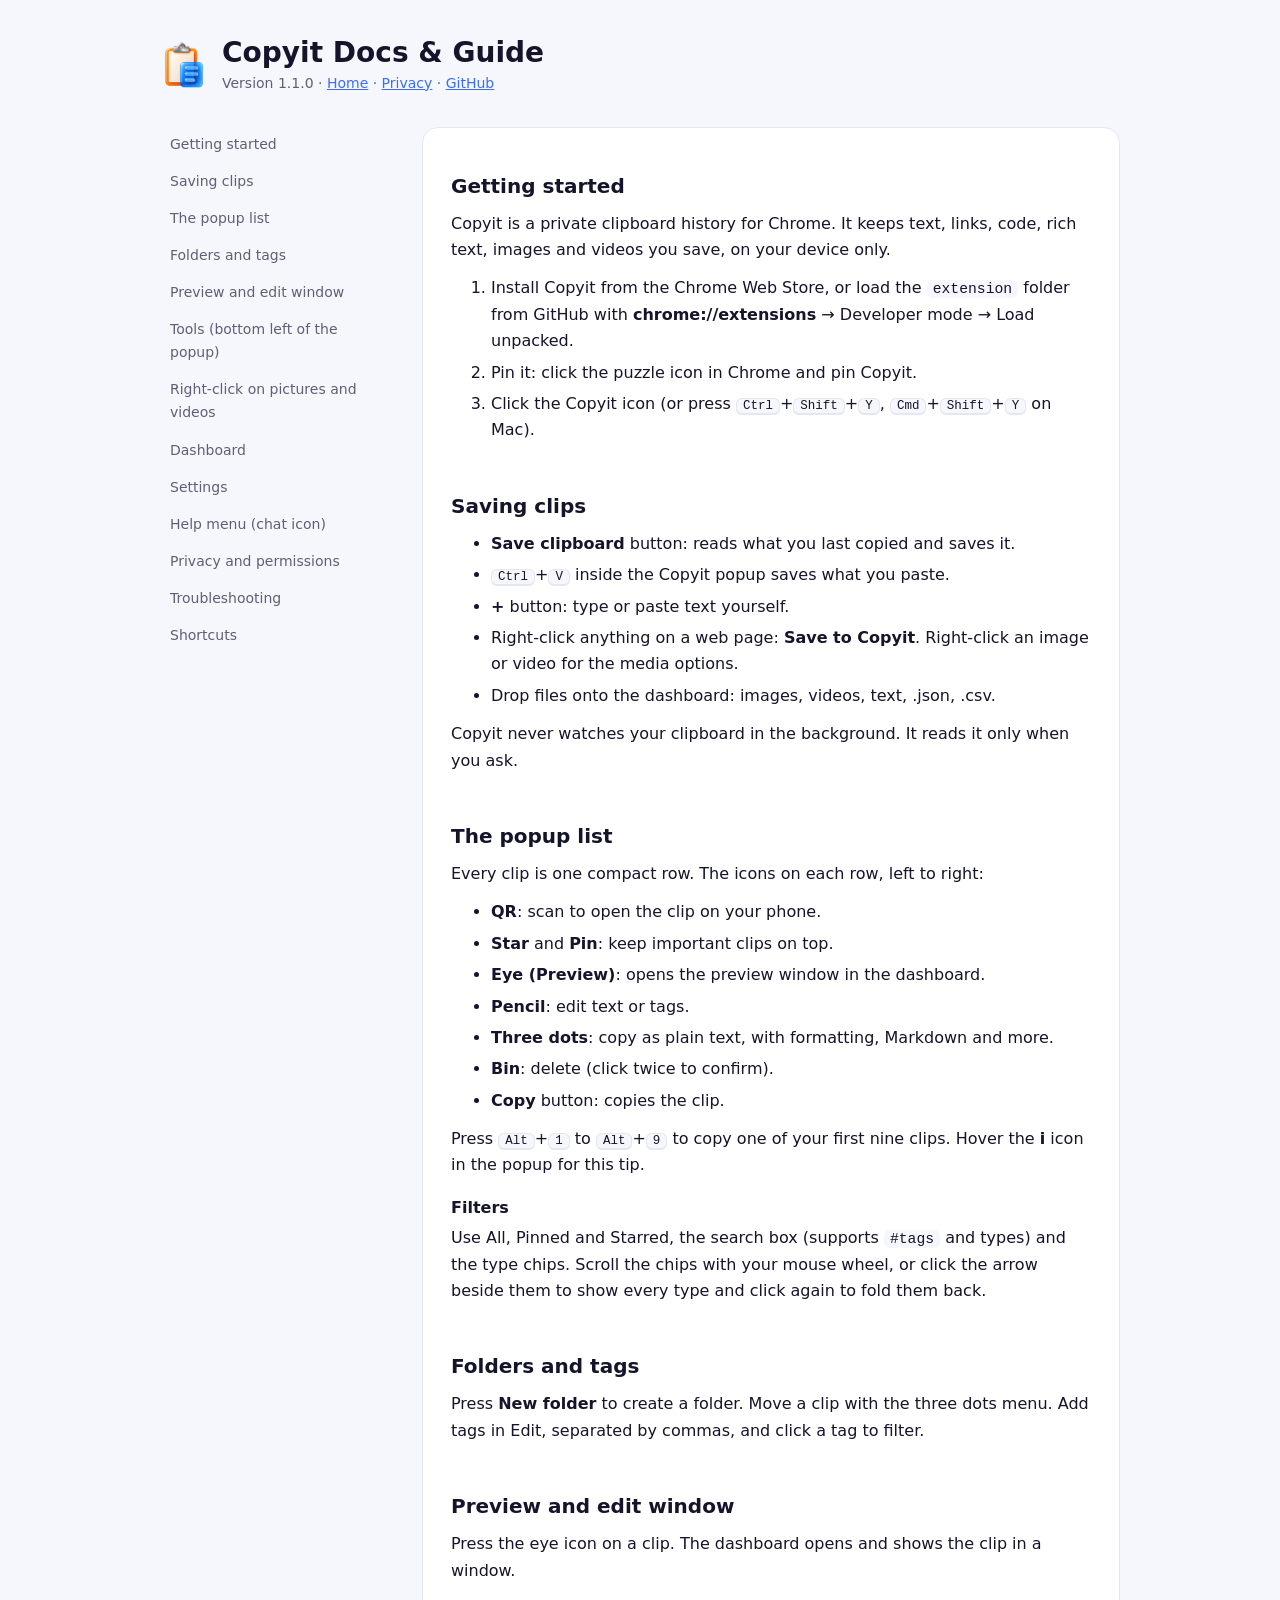
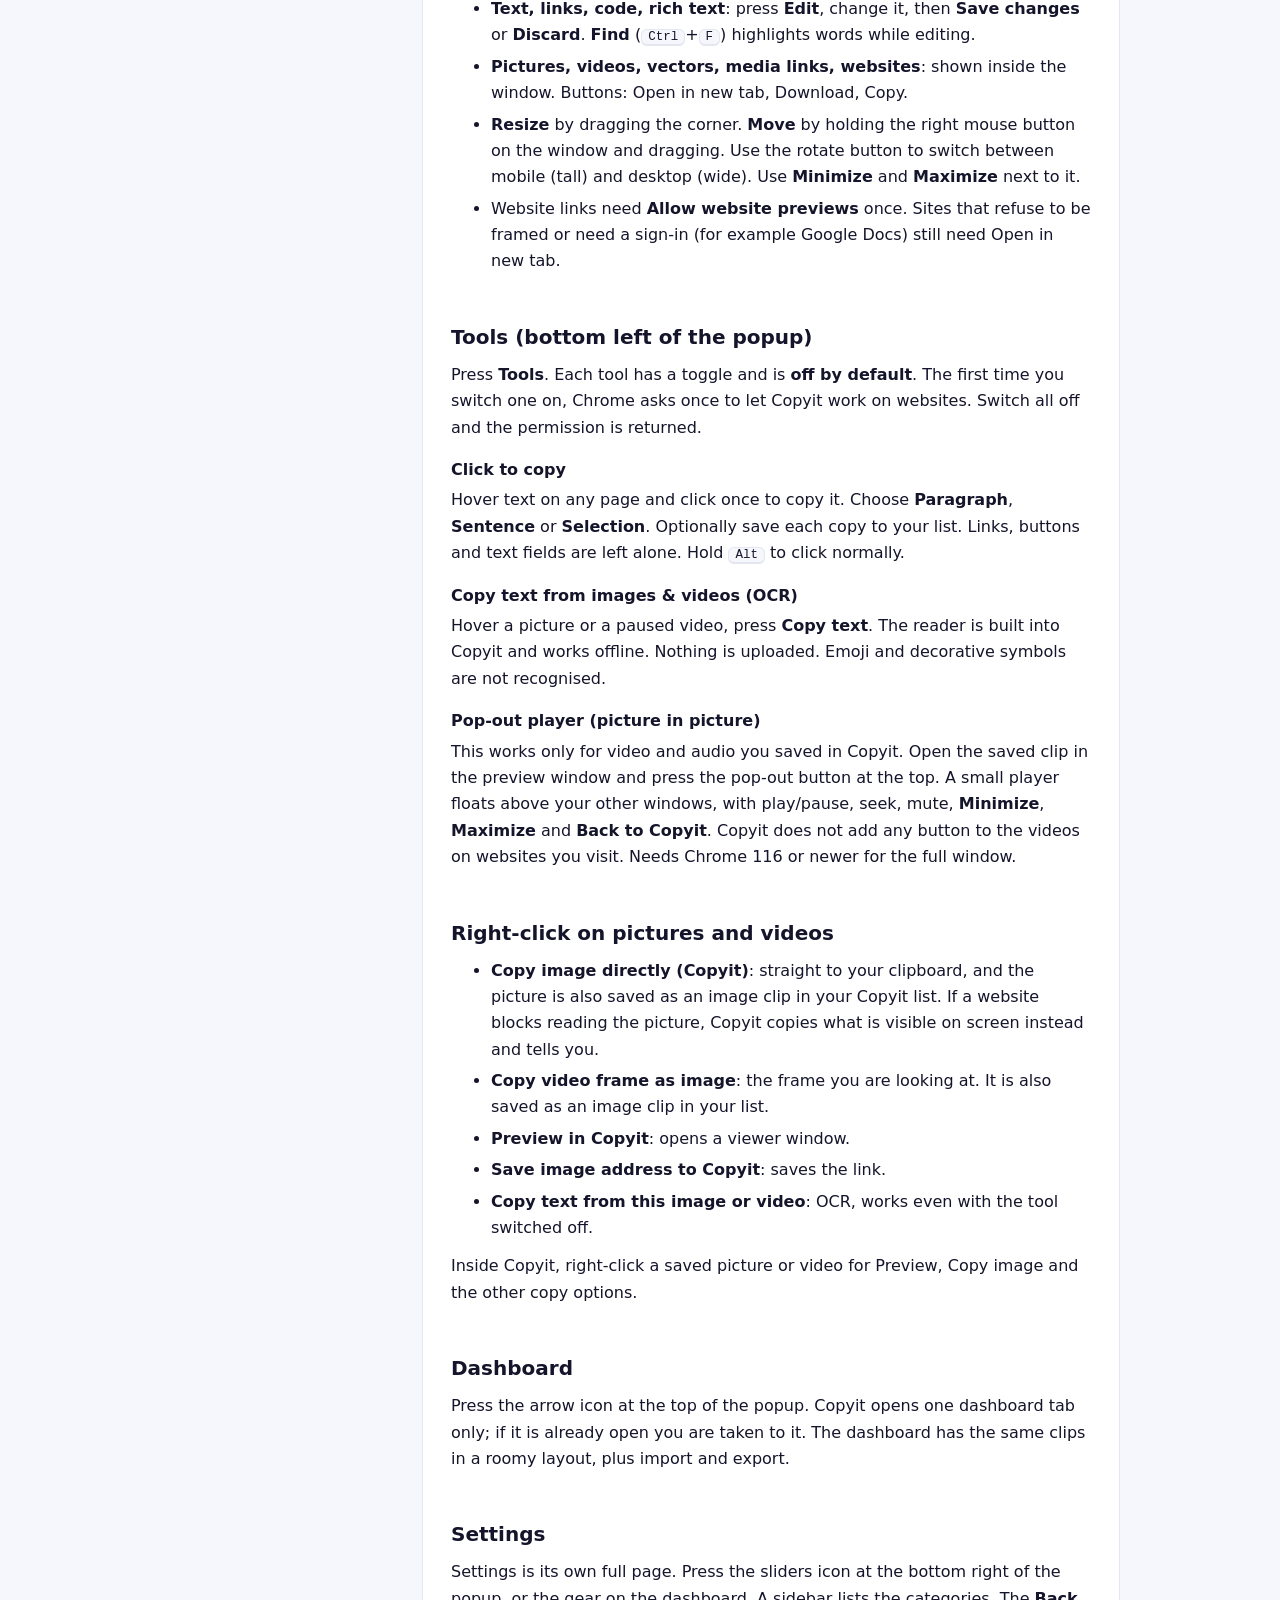
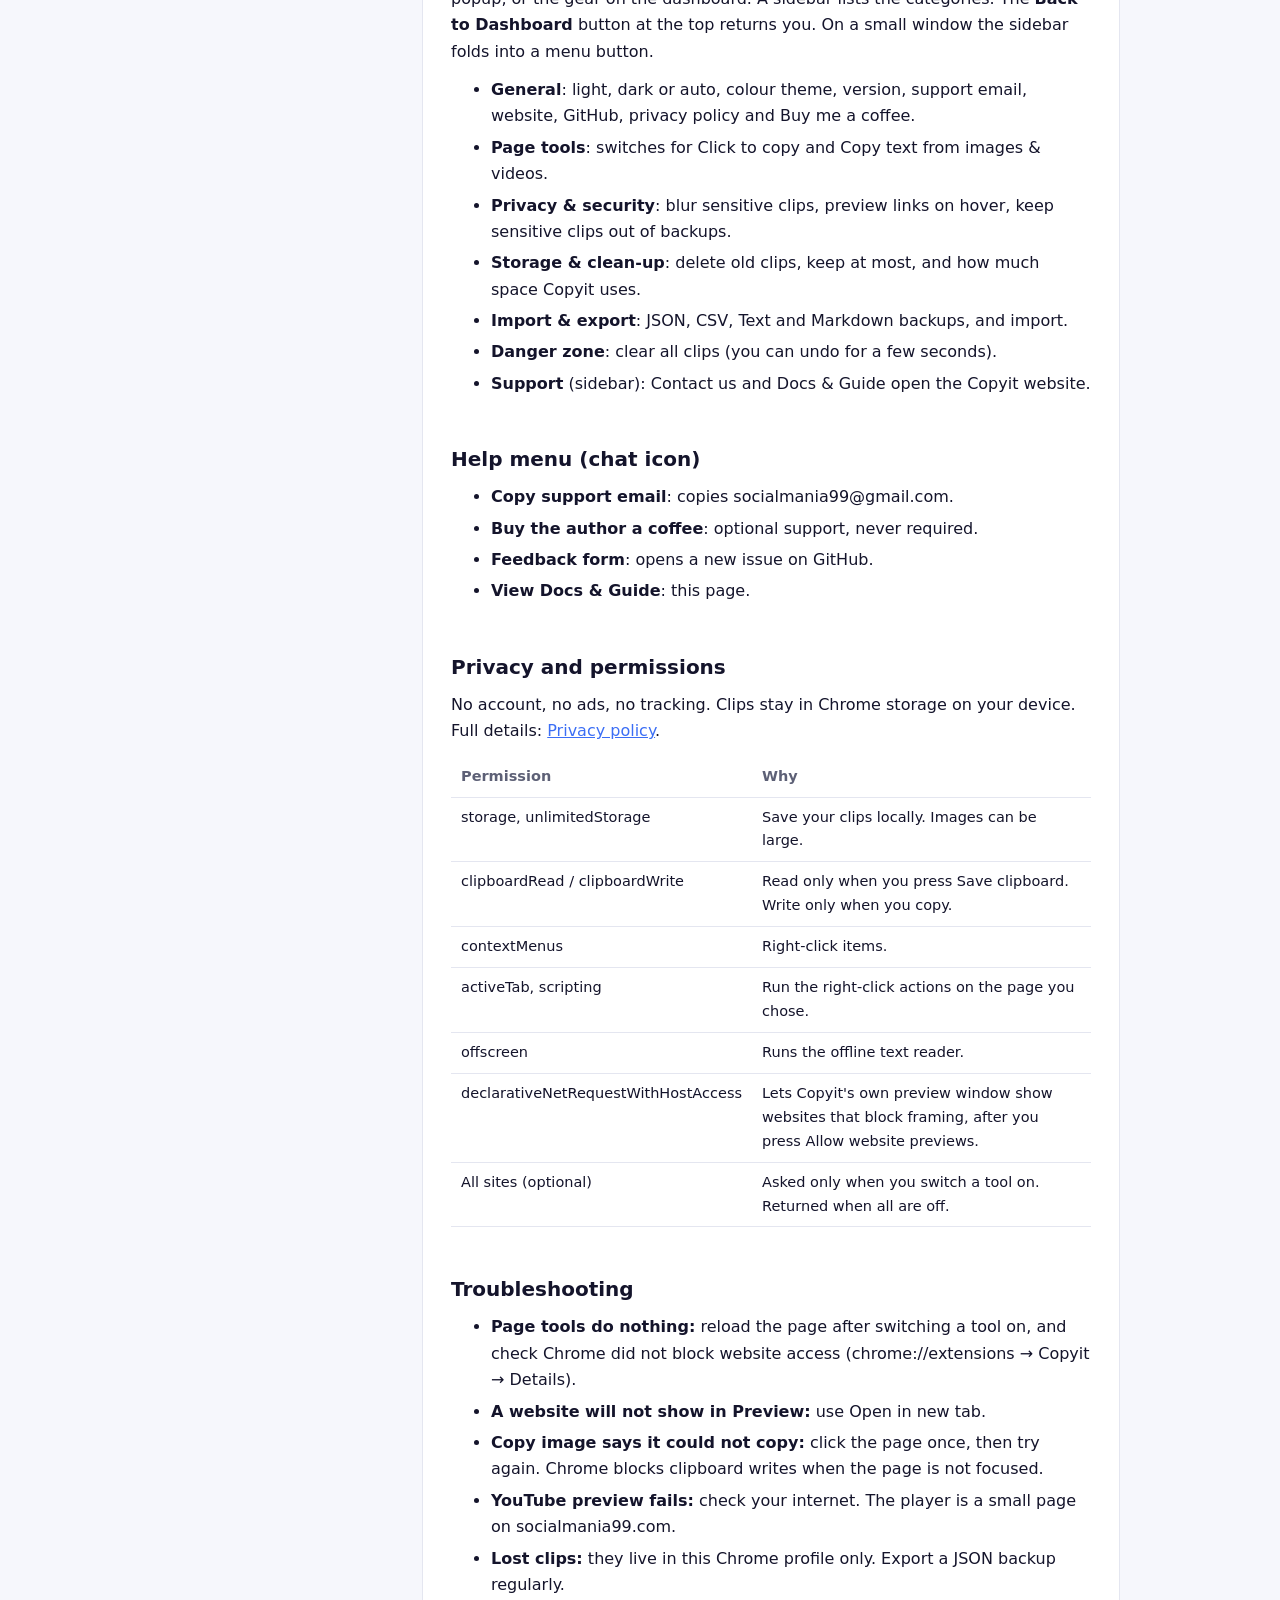
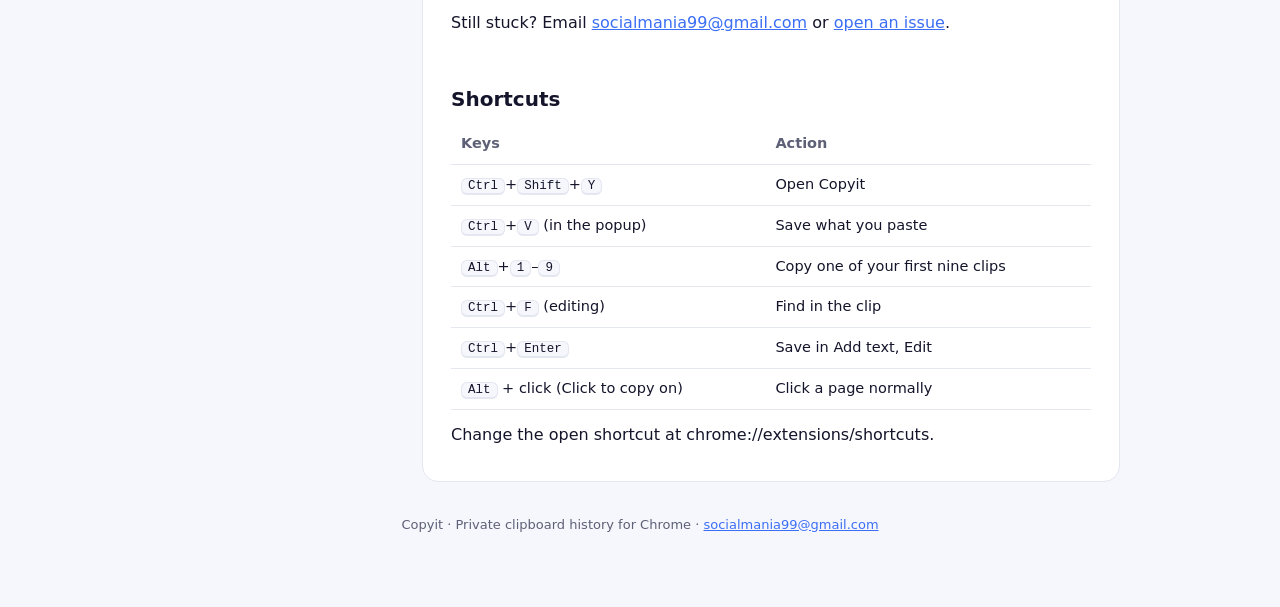
==== docs/docs.html @ 6bc29546 "Add files via upload" ====
<!doctype html>
<html lang="en"><head><meta charset="utf-8"><meta name="viewport" content="width=device-width,initial-scale=1">
<title>Copyit Docs &amp; Guide</title>
<meta name="description" content="Complete guide to Copyit, the private clipboard history extension for Chrome.">
<link rel="icon" href="favicon-32.png">
<style>
:root{--bg:#f6f7fc;--card:#fff;--ink:#14142b;--muted:#5d6076;--line:#e4e6f0;--accent:#3b6ef5}
@media (prefers-color-scheme:dark){:root{--bg:#0f1020;--card:#181a30;--ink:#f1f2fa;--muted:#a3a7c2;--line:#2a2d4a;--accent:#7f9cff}}
*{box-sizing:border-box}html{scroll-behavior:smooth}
body{margin:0;background:var(--bg);color:var(--ink);font:16px/1.65 Inter,"Segoe UI",system-ui,-apple-system,sans-serif}
.wrap{max-width:1000px;margin:0 auto;padding:36px 20px 72px;display:grid;grid-template-columns:230px minmax(0,1fr);gap:32px}
header{grid-column:1/-1;display:flex;align-items:center;gap:14px}
header img{width:48px;height:48px;border-radius:12px}
h1{font-size:28px;margin:0;line-height:1.2}header p{margin:2px 0 0;color:var(--muted);font-size:14px}
nav{position:sticky;top:20px;align-self:start;display:flex;flex-direction:column;gap:2px;font-size:14px}
nav a{padding:6px 10px;border-radius:8px;color:var(--muted);text-decoration:none}nav a:hover{background:var(--card);color:var(--accent)}
main{background:var(--card);border:1px solid var(--line);border-radius:16px;padding:8px 28px 20px}
section{padding-top:12px;scroll-margin-top:16px}
h2{font-size:20px;margin:22px 0 8px}h3{font-size:16px;margin:16px 0 4px}
p,ul,ol{margin:0 0 12px}li{margin-bottom:5px}a{color:var(--accent)}
kbd{background:var(--bg);border:1px solid var(--line);border-bottom-width:2px;border-radius:6px;padding:0 6px;font:12.5px ui-monospace,Consolas,monospace}
code{background:var(--bg);border-radius:6px;padding:1px 6px;font-size:.92em}
table{border-collapse:collapse;width:100%;font-size:14.5px;margin-bottom:12px}th,td{text-align:left;padding:8px 10px;border-bottom:1px solid var(--line);vertical-align:top}th{color:var(--muted);font-weight:600}
footer{grid-column:1/-1;text-align:center;color:var(--muted);font-size:13px}
@media(max-width:760px){.wrap{grid-template-columns:1fr}nav{position:static;flex-direction:row;flex-wrap:wrap}main{padding:4px 16px 16px}}
</style></head><body><div class="wrap">
<header><img src="logo.png" alt=""><div><h1>Copyit Docs &amp; Guide</h1><p>Version 1.1.0 &middot; <a href="./">Home</a> &middot; <a href="privacy.html">Privacy</a> &middot; <a href="https://github.com/Socialmania99/Copyit">GitHub</a></p></div></header>
<nav aria-label="Contents"><a href="#start">Getting started</a><a href="#save">Saving clips</a><a href="#list">The popup list</a><a href="#folders">Folders and tags</a><a href="#preview">Preview and edit window</a><a href="#tools">Tools (bottom left of the popup)</a><a href="#rightclick">Right-click on pictures and videos</a><a href="#dash">Dashboard</a><a href="#settings">Settings</a><a href="#help">Help menu (chat icon)</a><a href="#privacy">Privacy and permissions</a><a href="#trouble">Troubleshooting</a><a href="#keys">Shortcuts</a></nav>
<main><section id="start"><h2>Getting started</h2><p>Copyit is a private clipboard history for Chrome. It keeps text, links, code, rich text, images and videos you save, on your device only.</p>
<ol><li>Install Copyit from the Chrome Web Store, or load the <code>extension</code> folder from GitHub with <b>chrome://extensions</b> &rarr; Developer mode &rarr; Load unpacked.</li>
<li>Pin it: click the puzzle icon in Chrome and pin Copyit.</li>
<li>Click the Copyit icon (or press <kbd>Ctrl</kbd>+<kbd>Shift</kbd>+<kbd>Y</kbd>, <kbd>Cmd</kbd>+<kbd>Shift</kbd>+<kbd>Y</kbd> on Mac).</li></ol></section><section id="save"><h2>Saving clips</h2><ul><li><b>Save clipboard</b> button: reads what you last copied and saves it.</li>
<li><kbd>Ctrl</kbd>+<kbd>V</kbd> inside the Copyit popup saves what you paste.</li>
<li><b>+</b> button: type or paste text yourself.</li>
<li>Right-click anything on a web page: <b>Save to Copyit</b>. Right-click an image or video for the media options.</li>
<li>Drop files onto the dashboard: images, videos, text, .json, .csv.</li></ul>
<p>Copyit never watches your clipboard in the background. It reads it only when you ask.</p></section><section id="list"><h2>The popup list</h2><p>Every clip is one compact row. The icons on each row, left to right:</p>
<ul><li><b>QR</b>: scan to open the clip on your phone.</li><li><b>Star</b> and <b>Pin</b>: keep important clips on top.</li>
<li><b>Eye (Preview)</b>: opens the preview window in the dashboard.</li><li><b>Pencil</b>: edit text or tags.</li>
<li><b>Three dots</b>: copy as plain text, with formatting, Markdown and more.</li><li><b>Bin</b>: delete (click twice to confirm).</li>
<li><b>Copy</b> button: copies the clip.</li></ul>
<p>Press <kbd>Alt</kbd>+<kbd>1</kbd> to <kbd>Alt</kbd>+<kbd>9</kbd> to copy one of your first nine clips. Hover the <b>i</b> icon in the popup for this tip.</p>
<h3>Filters</h3>
<p>Use All, Pinned and Starred, the search box (supports <code>#tags</code> and types) and the type chips. Scroll the chips with your mouse wheel, or click the arrow beside them to show every type and click again to fold them back.</p></section><section id="folders"><h2>Folders and tags</h2><p>Press <b>New folder</b> to create a folder. Move a clip with the three dots menu. Add tags in Edit, separated by commas, and click a tag to filter.</p></section><section id="preview"><h2>Preview and edit window</h2><p>Press the eye icon on a clip. The dashboard opens and shows the clip in a window.</p>
<ul><li><b>Text, links, code, rich text</b>: press <b>Edit</b>, change it, then <b>Save changes</b> or <b>Discard</b>. <b>Find</b> (<kbd>Ctrl</kbd>+<kbd>F</kbd>) highlights words while editing.</li>
<li><b>Pictures, videos, vectors, media links, websites</b>: shown inside the window. Buttons: Open in new tab, Download, Copy.</li>
<li><b>Resize</b> by dragging the corner. <b>Move</b> by holding the right mouse button on the window and dragging. Use the rotate button to switch between mobile (tall) and desktop (wide). Use <b>Minimize</b> and <b>Maximize</b> next to it.</li>
<li>Website links need <b>Allow website previews</b> once. Sites that refuse to be framed or need a sign-in (for example Google Docs) still need Open in new tab.</li></ul></section><section id="tools"><h2>Tools (bottom left of the popup)</h2><p>Press <b>Tools</b>. Each tool has a toggle and is <b>off by default</b>. The first time you switch one on, Chrome asks once to let Copyit work on websites. Switch all off and the permission is returned.</p>
<h3>Click to copy</h3><p>Hover text on any page and click once to copy it. Choose <b>Paragraph</b>, <b>Sentence</b> or <b>Selection</b>. Optionally save each copy to your list. Links, buttons and text fields are left alone. Hold <kbd>Alt</kbd> to click normally.</p>
<h3>Copy text from images &amp; videos (OCR)</h3><p>Hover a picture or a paused video, press <b>Copy text</b>. The reader is built into Copyit and works offline. Nothing is uploaded. Emoji and decorative symbols are not recognised.</p>
<h3>Pop-out player (picture in picture)</h3><p>This works only for video and audio you saved in Copyit. Open the saved clip in the preview window and press the pop-out button at the top. A small player floats above your other windows, with play/pause, seek, mute, <b>Minimize</b>, <b>Maximize</b> and <b>Back to Copyit</b>. Copyit does not add any button to the videos on websites you visit. Needs Chrome 116 or newer for the full window.</p></section><section id="rightclick"><h2>Right-click on pictures and videos</h2><ul><li><b>Copy image directly (Copyit)</b>: straight to your clipboard, and the picture is also saved as an image clip in your Copyit list. If a website blocks reading the picture, Copyit copies what is visible on screen instead and tells you.</li>
<li><b>Copy video frame as image</b>: the frame you are looking at. It is also saved as an image clip in your list.</li>
<li><b>Preview in Copyit</b>: opens a viewer window.</li>
<li><b>Save image address to Copyit</b>: saves the link.</li>
<li><b>Copy text from this image or video</b>: OCR, works even with the tool switched off.</li></ul>
<p>Inside Copyit, right-click a saved picture or video for Preview, Copy image and the other copy options.</p></section><section id="dash"><h2>Dashboard</h2><p>Press the arrow icon at the top of the popup. Copyit opens one dashboard tab only; if it is already open you are taken to it. The dashboard has the same clips in a roomy layout, plus import and export.</p></section><section id="settings"><h2>Settings</h2><p>Settings is its own full page. Press the sliders icon at the bottom right of the popup, or the gear on the dashboard. A sidebar lists the categories. The <b>Back to Dashboard</b> button at the top returns you. On a small window the sidebar folds into a menu button.</p><ul><li><b>General</b>: light, dark or auto, colour theme, version, support email, website, GitHub, privacy policy and Buy me a coffee.</li><li><b>Page tools</b>: switches for Click to copy and Copy text from images &amp; videos.</li><li><b>Privacy &amp; security</b>: blur sensitive clips, preview links on hover, keep sensitive clips out of backups.</li><li><b>Storage &amp; clean-up</b>: delete old clips, keep at most, and how much space Copyit uses.</li><li><b>Import &amp; export</b>: JSON, CSV, Text and Markdown backups, and import.</li><li><b>Danger zone</b>: clear all clips (you can undo for a few seconds).</li><li><b>Support</b> (sidebar): Contact us and Docs &amp; Guide open the Copyit website.</li></ul></section><section id="help"><h2>Help menu (chat icon)</h2><ul><li><b>Copy support email</b>: copies socialmania99@gmail.com.</li><li><b>Buy the author a coffee</b>: optional support, never required.</li>
<li><b>Feedback form</b>: opens a new issue on GitHub.</li><li><b>View Docs &amp; Guide</b>: this page.</li></ul></section><section id="privacy"><h2>Privacy and permissions</h2><p>No account, no ads, no tracking. Clips stay in Chrome storage on your device. Full details: <a href="privacy.html">Privacy policy</a>.</p>
<table><tr><th>Permission</th><th>Why</th></tr>
<tr><td>storage, unlimitedStorage</td><td>Save your clips locally. Images can be large.</td></tr>
<tr><td>clipboardRead / clipboardWrite</td><td>Read only when you press Save clipboard. Write only when you copy.</td></tr>
<tr><td>contextMenus</td><td>Right-click items.</td></tr>
<tr><td>activeTab, scripting</td><td>Run the right-click actions on the page you chose.</td></tr>
<tr><td>offscreen</td><td>Runs the offline text reader.</td></tr>
<tr><td>declarativeNetRequestWithHostAccess</td><td>Lets Copyit's own preview window show websites that block framing, after you press Allow website previews.</td></tr>
<tr><td>All sites (optional)</td><td>Asked only when you switch a tool on. Returned when all are off.</td></tr></table></section><section id="trouble"><h2>Troubleshooting</h2><ul><li><b>Page tools do nothing:</b> reload the page after switching a tool on, and check Chrome did not block website access (chrome://extensions &rarr; Copyit &rarr; Details).</li>
<li><b>A website will not show in Preview:</b> use Open in new tab.</li>
<li><b>Copy image says it could not copy:</b> click the page once, then try again. Chrome blocks clipboard writes when the page is not focused.</li>
<li><b>YouTube preview fails:</b> check your internet. The player is a small page on socialmania99.com.</li>
<li><b>Lost clips:</b> they live in this Chrome profile only. Export a JSON backup regularly.</li></ul>
<p>Still stuck? Email <a href="mailto:socialmania99@gmail.com">socialmania99@gmail.com</a> or <a href="https://github.com/Socialmania99/Copyit/issues/new">open an issue</a>.</p></section><section id="keys"><h2>Shortcuts</h2><table><tr><th>Keys</th><th>Action</th></tr>
<tr><td><kbd>Ctrl</kbd>+<kbd>Shift</kbd>+<kbd>Y</kbd></td><td>Open Copyit</td></tr>
<tr><td><kbd>Ctrl</kbd>+<kbd>V</kbd> (in the popup)</td><td>Save what you paste</td></tr>
<tr><td><kbd>Alt</kbd>+<kbd>1</kbd>&ndash;<kbd>9</kbd></td><td>Copy one of your first nine clips</td></tr>
<tr><td><kbd>Ctrl</kbd>+<kbd>F</kbd> (editing)</td><td>Find in the clip</td></tr>
<tr><td><kbd>Ctrl</kbd>+<kbd>Enter</kbd></td><td>Save in Add text, Edit</td></tr>
<tr><td><kbd>Alt</kbd> + click (Click to copy on)</td><td>Click a page normally</td></tr></table>
<p>Change the open shortcut at chrome://extensions/shortcuts.</p></section></main>
<footer>Copyit &middot; Private clipboard history for Chrome &middot; <a href="mailto:socialmania99@gmail.com">socialmania99@gmail.com</a></footer>
</div></body></html>
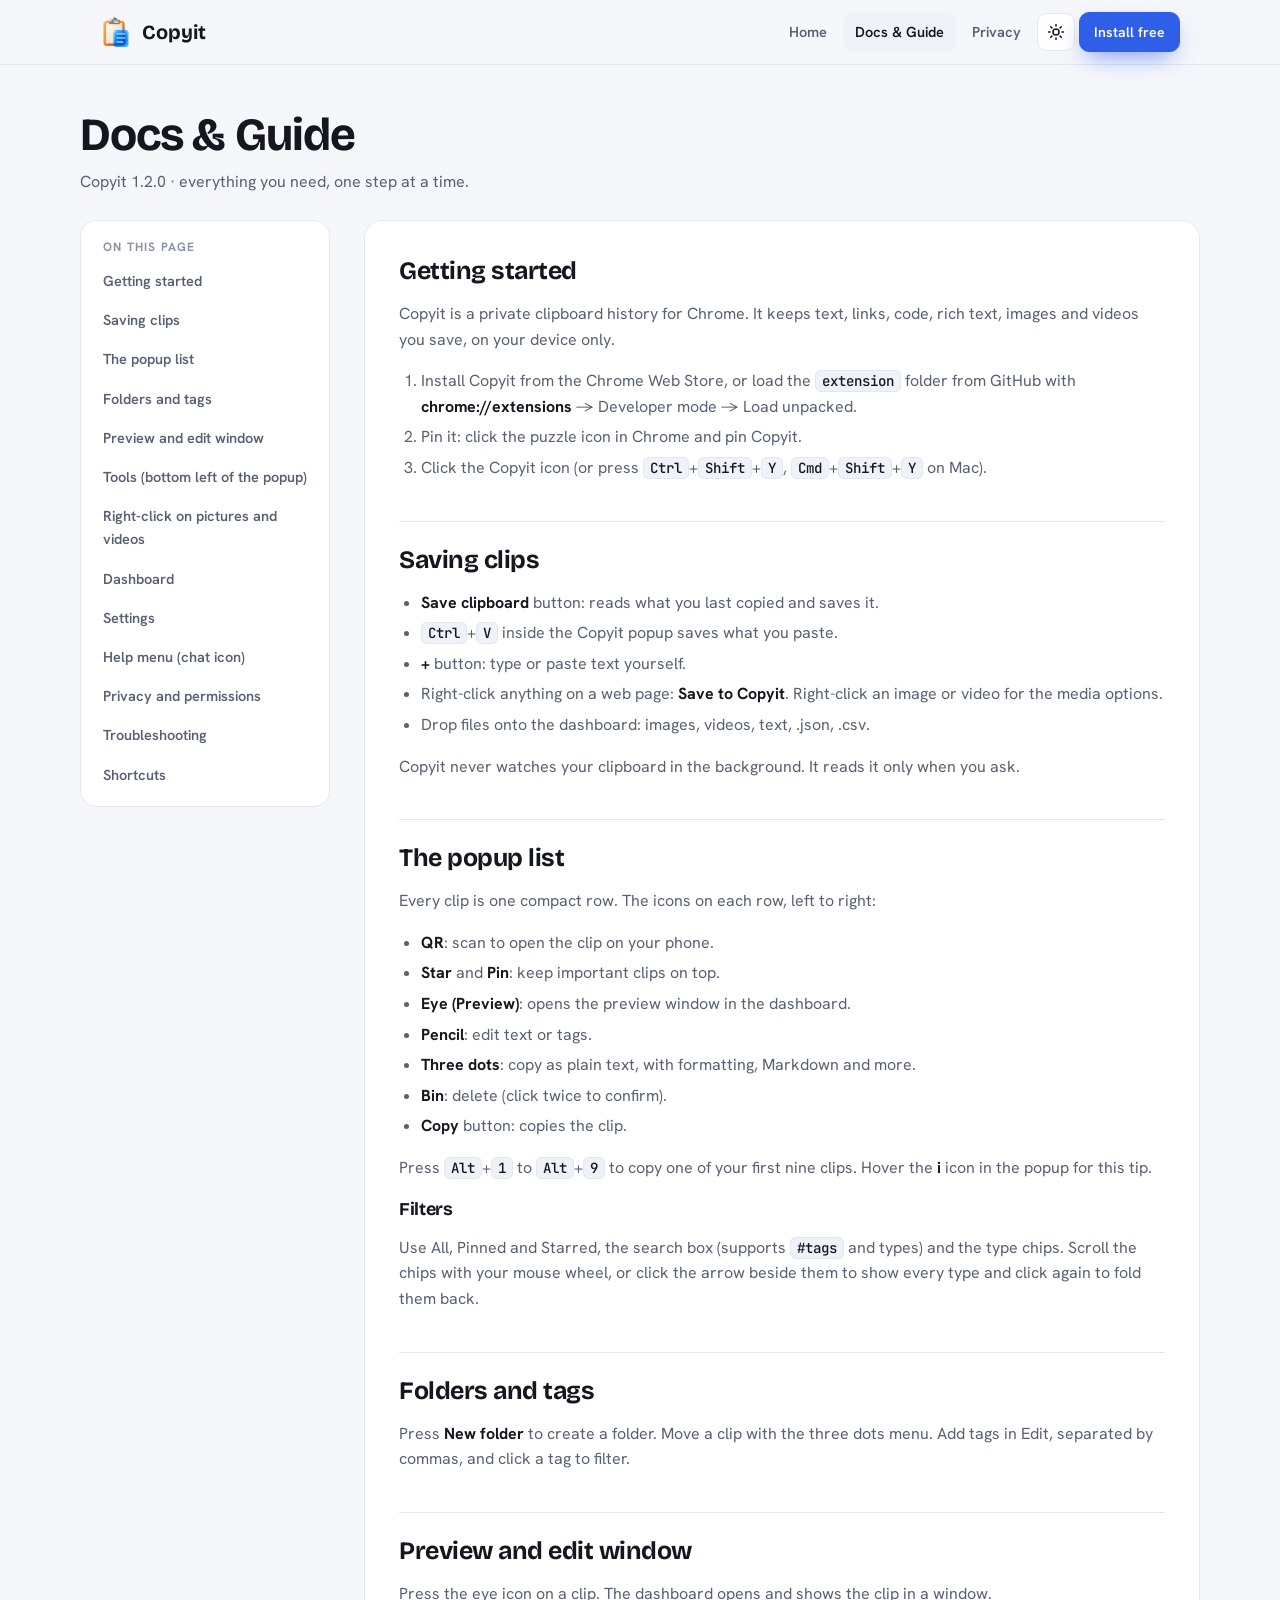
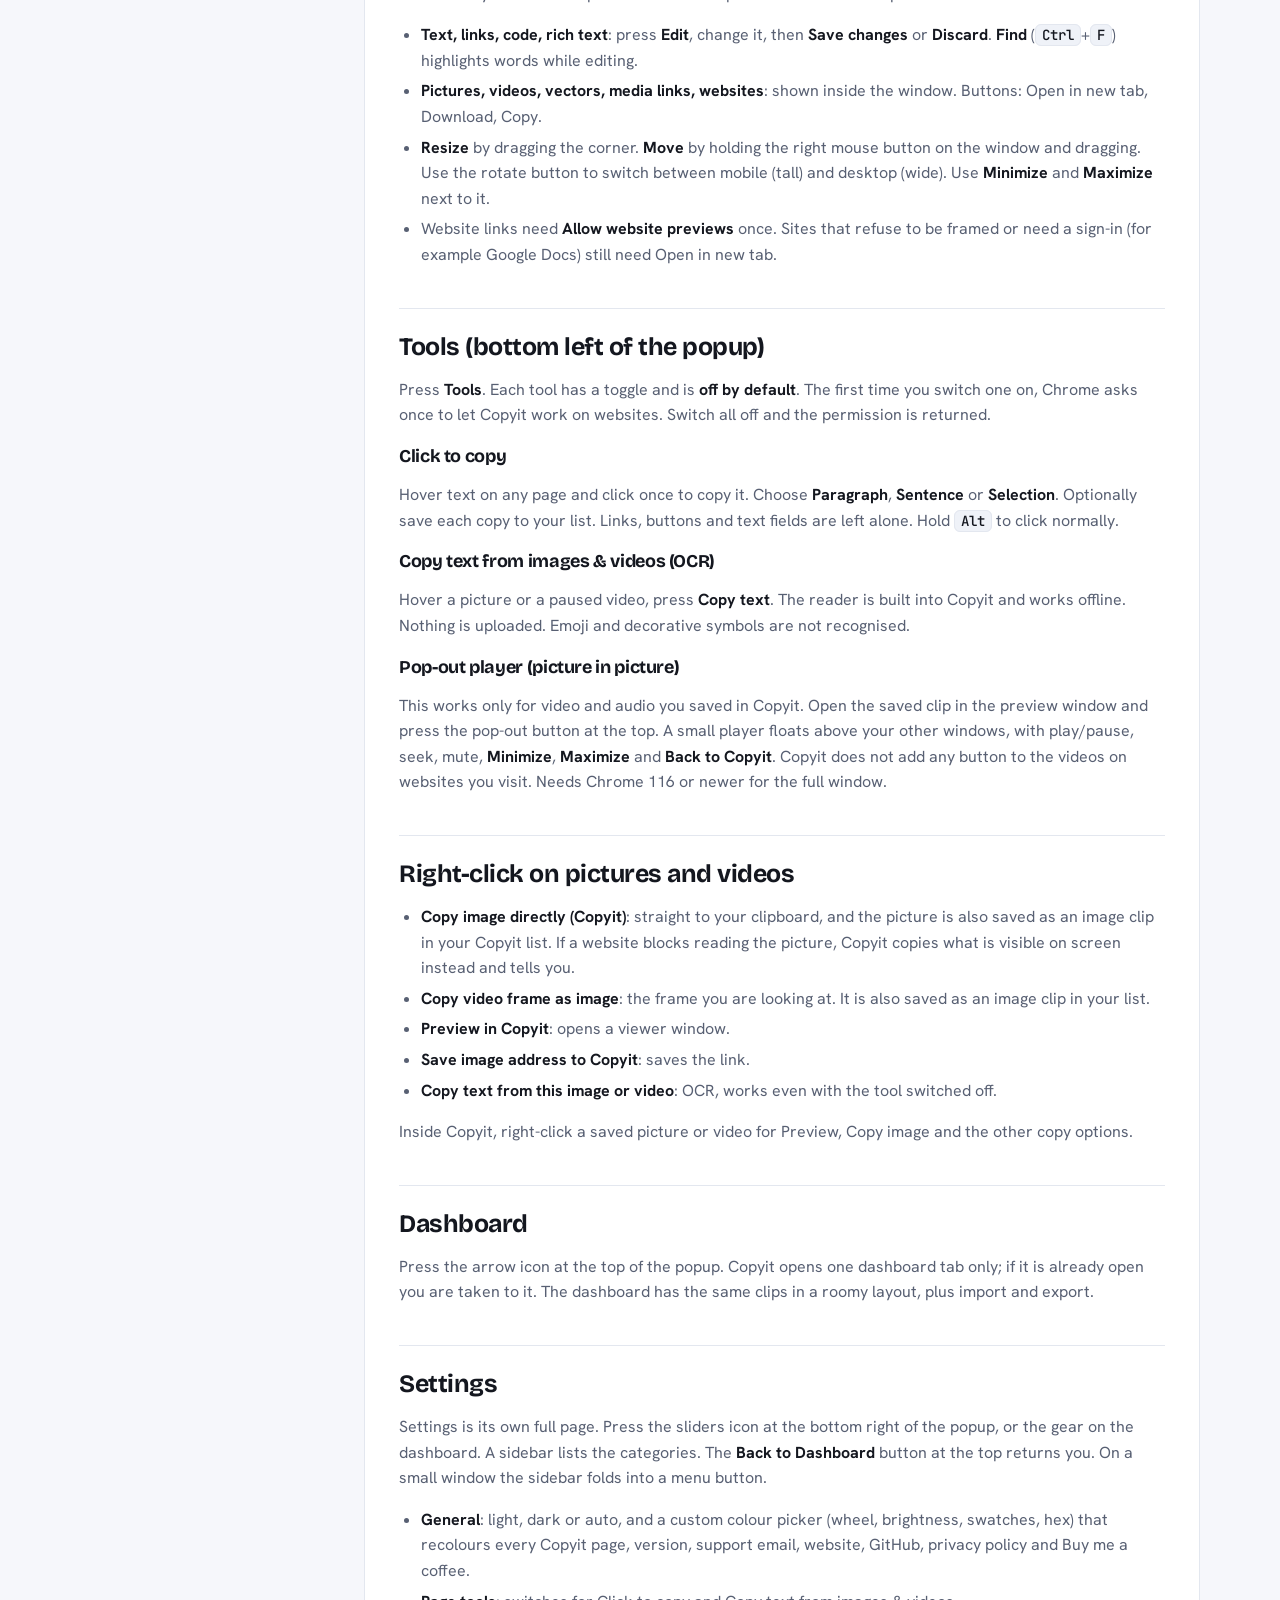
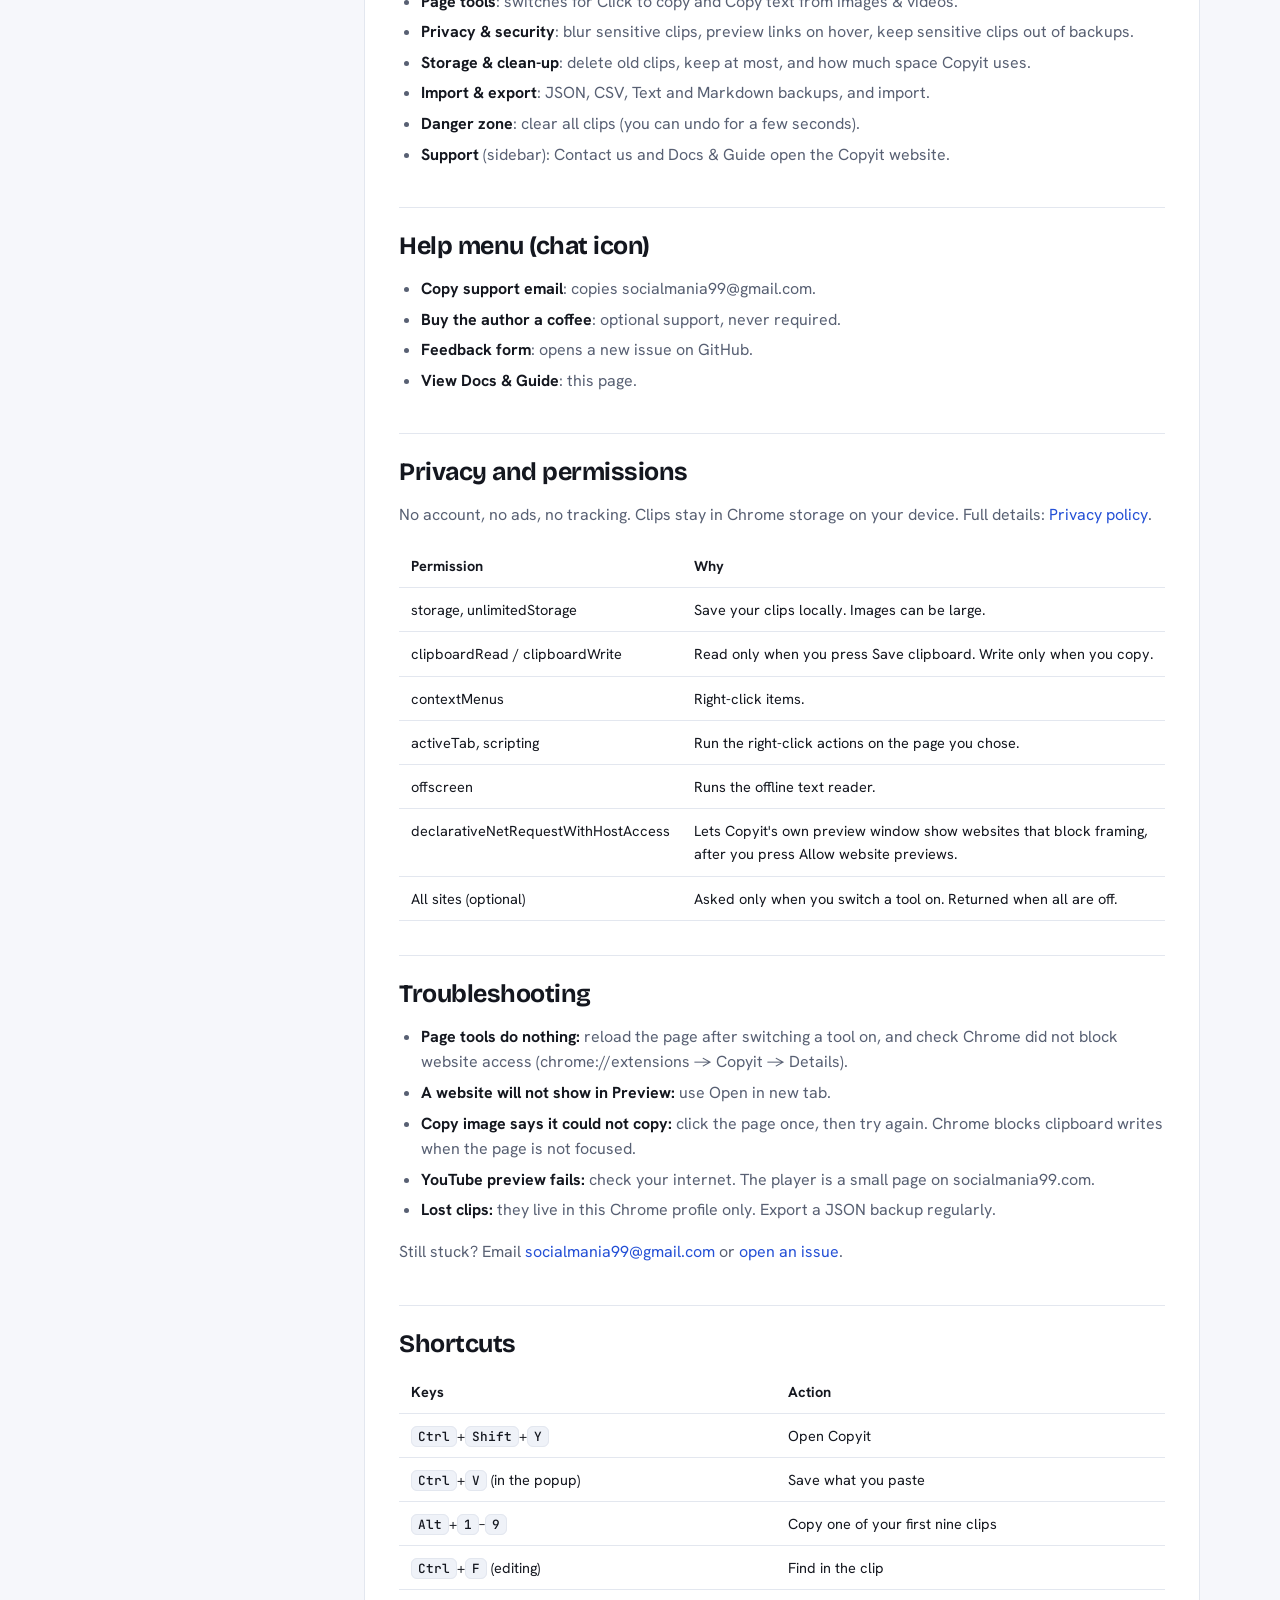
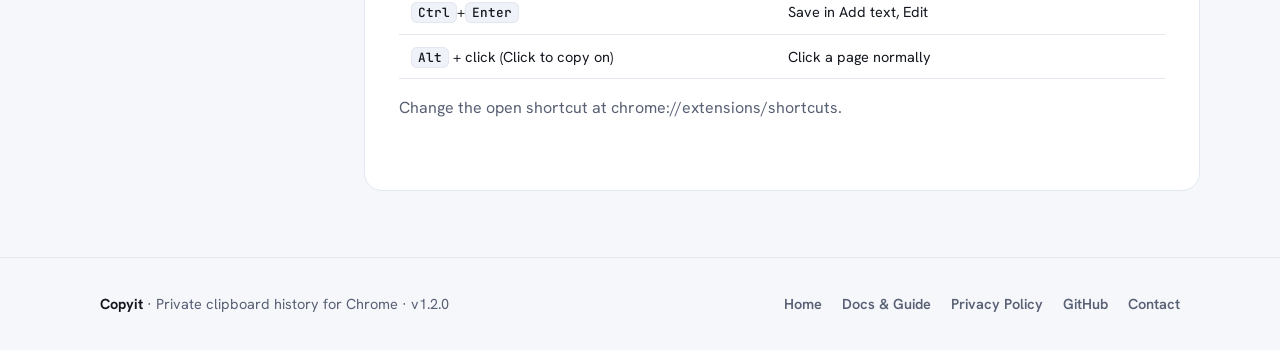
==== commit 64f13941: "Add files via upload" ====
--- a/docs/docs.html
+++ b/docs/docs.html
@@ -1,32 +1,38 @@
 <!doctype html>
-<html lang="en"><head><meta charset="utf-8"><meta name="viewport" content="width=device-width,initial-scale=1">
-<title>Copyit Docs &amp; Guide</title>
-<meta name="description" content="Complete guide to Copyit, the private clipboard history extension for Chrome.">
-<link rel="icon" href="favicon-32.png">
-<style>
-:root{--bg:#f6f7fc;--card:#fff;--ink:#14142b;--muted:#5d6076;--line:#e4e6f0;--accent:#3b6ef5}
-@media (prefers-color-scheme:dark){:root{--bg:#0f1020;--card:#181a30;--ink:#f1f2fa;--muted:#a3a7c2;--line:#2a2d4a;--accent:#7f9cff}}
-*{box-sizing:border-box}html{scroll-behavior:smooth}
-body{margin:0;background:var(--bg);color:var(--ink);font:16px/1.65 Inter,"Segoe UI",system-ui,-apple-system,sans-serif}
-.wrap{max-width:1000px;margin:0 auto;padding:36px 20px 72px;display:grid;grid-template-columns:230px minmax(0,1fr);gap:32px}
-header{grid-column:1/-1;display:flex;align-items:center;gap:14px}
-header img{width:48px;height:48px;border-radius:12px}
-h1{font-size:28px;margin:0;line-height:1.2}header p{margin:2px 0 0;color:var(--muted);font-size:14px}
-nav{position:sticky;top:20px;align-self:start;display:flex;flex-direction:column;gap:2px;font-size:14px}
-nav a{padding:6px 10px;border-radius:8px;color:var(--muted);text-decoration:none}nav a:hover{background:var(--card);color:var(--accent)}
-main{background:var(--card);border:1px solid var(--line);border-radius:16px;padding:8px 28px 20px}
-section{padding-top:12px;scroll-margin-top:16px}
-h2{font-size:20px;margin:22px 0 8px}h3{font-size:16px;margin:16px 0 4px}
-p,ul,ol{margin:0 0 12px}li{margin-bottom:5px}a{color:var(--accent)}
-kbd{background:var(--bg);border:1px solid var(--line);border-bottom-width:2px;border-radius:6px;padding:0 6px;font:12.5px ui-monospace,Consolas,monospace}
-code{background:var(--bg);border-radius:6px;padding:1px 6px;font-size:.92em}
-table{border-collapse:collapse;width:100%;font-size:14.5px;margin-bottom:12px}th,td{text-align:left;padding:8px 10px;border-bottom:1px solid var(--line);vertical-align:top}th{color:var(--muted);font-weight:600}
-footer{grid-column:1/-1;text-align:center;color:var(--muted);font-size:13px}
-@media(max-width:760px){.wrap{grid-template-columns:1fr}nav{position:static;flex-direction:row;flex-wrap:wrap}main{padding:4px 16px 16px}}
-</style></head><body><div class="wrap">
-<header><img src="logo.png" alt=""><div><h1>Copyit Docs &amp; Guide</h1><p>Version 1.1.0 &middot; <a href="./">Home</a> &middot; <a href="privacy.html">Privacy</a> &middot; <a href="https://github.com/Socialmania99/Copyit">GitHub</a></p></div></header>
-<nav aria-label="Contents"><a href="#start">Getting started</a><a href="#save">Saving clips</a><a href="#list">The popup list</a><a href="#folders">Folders and tags</a><a href="#preview">Preview and edit window</a><a href="#tools">Tools (bottom left of the popup)</a><a href="#rightclick">Right-click on pictures and videos</a><a href="#dash">Dashboard</a><a href="#settings">Settings</a><a href="#help">Help menu (chat icon)</a><a href="#privacy">Privacy and permissions</a><a href="#trouble">Troubleshooting</a><a href="#keys">Shortcuts</a></nav>
-<main><section id="start"><h2>Getting started</h2><p>Copyit is a private clipboard history for Chrome. It keeps text, links, code, rich text, images and videos you save, on your device only.</p>
+<html lang="en">
+<head>
+<meta charset="utf-8">
+<meta name="viewport" content="width=device-width,initial-scale=1,viewport-fit=cover">
+<title>Copyit Docs & Guide</title>
+<meta name="description" content="Step-by-step guide to Copyit: saving clips, folders, preview, tools, Settings, shortcuts and troubleshooting.">
+<meta name="copyit-build" content="2026-11-21-v1.2.0">
+<meta name="theme-color" content="#f6f7fb" media="(prefers-color-scheme: light)">
+<meta name="theme-color" content="#0c0e13" media="(prefers-color-scheme: dark)">
+<link rel="icon" type="image/png" sizes="32x32" href="favicon-32.png">
+<link rel="icon" type="image/png" sizes="16x16" href="favicon-16.png">
+<link rel="apple-touch-icon" href="apple-touch-icon.png">
+<link rel="canonical" href="https://socialmania99.com/copyit/docs.html">
+<meta property="og:title" content="Copyit Docs & Guide">
+<meta property="og:description" content="Step-by-step guide to Copyit: saving clips, folders, preview, tools, Settings, shortcuts and troubleshooting.">
+<meta property="og:url" content="https://socialmania99.com/copyit/docs.html">
+<meta property="og:image" content="https://socialmania99.com/copyit/og-image.png">
+<meta name="twitter:card" content="summary_large_image">
+<link rel="preconnect" href="https://fonts.googleapis.com"><link rel="preconnect" href="https://fonts.gstatic.com" crossorigin>
+<link rel="stylesheet" href="https://fonts.googleapis.com/css2?family=Bricolage+Grotesque:opsz,wght@12..96,500..800&family=Hanken+Grotesk:wght@400;500;600;700&family=JetBrains+Mono:wght@400;500&display=swap">
+<link rel="stylesheet" href="site.css">
+<script>try{var t=localStorage.getItem('copyitSiteTheme');if(t)document.documentElement.dataset.theme=t}catch(e){}</script>
+</head>
+<body><header class="top"><div class="wrap">
+<a class="brand" href="./"><img src="logo.png" alt="" width="32" height="32">Copyit</a>
+<nav class="nav" aria-label="Main">
+<a href="./">Home</a>
+<a href="docs.html" class="on keep">Docs &amp; Guide</a><a href="privacy.html" class="keep">Privacy</a>
+<button class="tbtn" id="themeBtn" type="button" aria-label="Switch light or dark"><svg viewBox="0 0 24 24"><circle cx="12" cy="12" r="4"/><path d="M12 2v2M12 20v2M2 12h2M20 12h2M5 5l1.5 1.5M17.5 17.5L19 19M5 19l1.5-1.5M17.5 6.5L19 5"/></svg></button>
+<a class="btn pri sm keep" href="https://github.com/Socialmania99/Copyit/releases/latest">Install free</a>
+</nav></div></header>
+
+<main class="wrap page"><h1>Docs &amp; Guide</h1><p class="meta">Copyit 1.2.0 &middot; everything you need, one step at a time.</p>
+<div class="doc"><aside class="toc" aria-label="Contents"><b>On this page</b><div><a href="#start">Getting started</a><a href="#save">Saving clips</a><a href="#list">The popup list</a><a href="#folders">Folders and tags</a><a href="#preview">Preview and edit window</a><a href="#tools">Tools (bottom left of the popup)</a><a href="#rightclick">Right-click on pictures and videos</a><a href="#dash">Dashboard</a><a href="#settings">Settings</a><a href="#help">Help menu (chat icon)</a><a href="#privacy">Privacy and permissions</a><a href="#trouble">Troubleshooting</a><a href="#keys">Shortcuts</a></div></aside><div class="prose"><section id="start"><h2>Getting started</h2><p>Copyit is a private clipboard history for Chrome. It keeps text, links, code, rich text, images and videos you save, on your device only.</p>
 <ol><li>Install Copyit from the Chrome Web Store, or load the <code>extension</code> folder from GitHub with <b>chrome://extensions</b> &rarr; Developer mode &rarr; Load unpacked.</li>
 <li>Pin it: click the puzzle icon in Chrome and pin Copyit.</li>
 <li>Click the Copyit icon (or press <kbd>Ctrl</kbd>+<kbd>Shift</kbd>+<kbd>Y</kbd>, <kbd>Cmd</kbd>+<kbd>Shift</kbd>+<kbd>Y</kbd> on Mac).</li></ol></section><section id="save"><h2>Saving clips</h2><ul><li><b>Save clipboard</b> button: reads what you last copied and saves it.</li>
@@ -53,7 +59,7 @@
 <li><b>Preview in Copyit</b>: opens a viewer window.</li>
 <li><b>Save image address to Copyit</b>: saves the link.</li>
 <li><b>Copy text from this image or video</b>: OCR, works even with the tool switched off.</li></ul>
-<p>Inside Copyit, right-click a saved picture or video for Preview, Copy image and the other copy options.</p></section><section id="dash"><h2>Dashboard</h2><p>Press the arrow icon at the top of the popup. Copyit opens one dashboard tab only; if it is already open you are taken to it. The dashboard has the same clips in a roomy layout, plus import and export.</p></section><section id="settings"><h2>Settings</h2><p>Settings is its own full page. Press the sliders icon at the bottom right of the popup, or the gear on the dashboard. A sidebar lists the categories. The <b>Back to Dashboard</b> button at the top returns you. On a small window the sidebar folds into a menu button.</p><ul><li><b>General</b>: light, dark or auto, colour theme, version, support email, website, GitHub, privacy policy and Buy me a coffee.</li><li><b>Page tools</b>: switches for Click to copy and Copy text from images &amp; videos.</li><li><b>Privacy &amp; security</b>: blur sensitive clips, preview links on hover, keep sensitive clips out of backups.</li><li><b>Storage &amp; clean-up</b>: delete old clips, keep at most, and how much space Copyit uses.</li><li><b>Import &amp; export</b>: JSON, CSV, Text and Markdown backups, and import.</li><li><b>Danger zone</b>: clear all clips (you can undo for a few seconds).</li><li><b>Support</b> (sidebar): Contact us and Docs &amp; Guide open the Copyit website.</li></ul></section><section id="help"><h2>Help menu (chat icon)</h2><ul><li><b>Copy support email</b>: copies socialmania99@gmail.com.</li><li><b>Buy the author a coffee</b>: optional support, never required.</li>
+<p>Inside Copyit, right-click a saved picture or video for Preview, Copy image and the other copy options.</p></section><section id="dash"><h2>Dashboard</h2><p>Press the arrow icon at the top of the popup. Copyit opens one dashboard tab only; if it is already open you are taken to it. The dashboard has the same clips in a roomy layout, plus import and export.</p></section><section id="settings"><h2>Settings</h2><p>Settings is its own full page. Press the sliders icon at the bottom right of the popup, or the gear on the dashboard. A sidebar lists the categories. The <b>Back to Dashboard</b> button at the top returns you. On a small window the sidebar folds into a menu button.</p><ul><li><b>General</b>: light, dark or auto, and a custom colour picker (wheel, brightness, swatches, hex) that recolours every Copyit page, version, support email, website, GitHub, privacy policy and Buy me a coffee.</li><li><b>Page tools</b>: switches for Click to copy and Copy text from images &amp; videos.</li><li><b>Privacy &amp; security</b>: blur sensitive clips, preview links on hover, keep sensitive clips out of backups.</li><li><b>Storage &amp; clean-up</b>: delete old clips, keep at most, and how much space Copyit uses.</li><li><b>Import &amp; export</b>: JSON, CSV, Text and Markdown backups, and import.</li><li><b>Danger zone</b>: clear all clips (you can undo for a few seconds).</li><li><b>Support</b> (sidebar): Contact us and Docs &amp; Guide open the Copyit website.</li></ul></section><section id="help"><h2>Help menu (chat icon)</h2><ul><li><b>Copy support email</b>: copies socialmania99@gmail.com.</li><li><b>Buy the author a coffee</b>: optional support, never required.</li>
 <li><b>Feedback form</b>: opens a new issue on GitHub.</li><li><b>View Docs &amp; Guide</b>: this page.</li></ul></section><section id="privacy"><h2>Privacy and permissions</h2><p>No account, no ads, no tracking. Clips stay in Chrome storage on your device. Full details: <a href="privacy.html">Privacy policy</a>.</p>
 <table><tr><th>Permission</th><th>Why</th></tr>
 <tr><td>storage, unlimitedStorage</td><td>Save your clips locally. Images can be large.</td></tr>
@@ -74,6 +80,15 @@
 <tr><td><kbd>Ctrl</kbd>+<kbd>F</kbd> (editing)</td><td>Find in the clip</td></tr>
 <tr><td><kbd>Ctrl</kbd>+<kbd>Enter</kbd></td><td>Save in Add text, Edit</td></tr>
 <tr><td><kbd>Alt</kbd> + click (Click to copy on)</td><td>Click a page normally</td></tr></table>
-<p>Change the open shortcut at chrome://extensions/shortcuts.</p></section></main>
-<footer>Copyit &middot; Private clipboard history for Chrome &middot; <a href="mailto:socialmania99@gmail.com">socialmania99@gmail.com</a></footer>
-</div></body></html>+<p>Change the open shortcut at chrome://extensions/shortcuts.</p></section></div></div></main>
+<footer><div class="wrap"><div><b style="color:var(--ink)">Copyit</b> &middot; Private clipboard history for Chrome &middot; v1.2.0</div>
+<nav><a href="./">Home</a><a href="docs.html">Docs &amp; Guide</a><a href="privacy.html">Privacy Policy</a><a href="https://github.com/Socialmania99/Copyit">GitHub</a><a href="mailto:socialmania99@gmail.com">Contact</a></nav></div></footer>
+<script>
+(function(){var r=document.documentElement,b=document.getElementById('themeBtn');
+function cur(){return r.dataset.theme||(matchMedia('(prefers-color-scheme: dark)').matches?'dark':'light')}
+if(b)b.addEventListener('click',function(){var n=cur()==='dark'?'light':'dark';r.dataset.theme=n;try{localStorage.setItem('copyitSiteTheme',n)}catch(e){}});
+document.querySelectorAll('[data-copy]').forEach(function(x){x.addEventListener('click',function(){var v=x.dataset.copy,l=x.querySelector('span');function ok(){if(l){var o=l.textContent;l.textContent='Copied';setTimeout(function(){l.textContent=o},1400)}}
+if(navigator.clipboard)navigator.clipboard.writeText(v).then(ok,ok);else ok()})});
+})();
+</script>
+</body></html>
--- a/docs/site.css
+++ b/docs/site.css
@@ -0,0 +1,72 @@
+/* Copyit website: shared by index, docs and privacy. Light/dark follows the system, with a manual switch. */
+:root{--display:"Bricolage Grotesque","Hanken Grotesk",system-ui,sans-serif;--body:"Hanken Grotesk","Segoe UI",system-ui,-apple-system,sans-serif;--mono:"JetBrains Mono",ui-monospace,Menlo,Consolas,monospace;
+--bg:#f6f7fb;--surface:#fff;--ink:#14171f;--muted:#586073;--faint:#8b93a3;--line:#e3e7ef;--field:#eff2f8;--accent:#2f5fe8;--accent-ink:#2450d6;--on:#fff;--soft:#e9efff;--shadow:0 18px 50px -18px rgba(30,50,120,.28);--grad:linear-gradient(135deg,#2f5fe8,#7c4dff);color-scheme:light}
+@media(prefers-color-scheme:dark){:root:not([data-theme=light]){--bg:#0c0e13;--surface:#151922;--ink:#eef0f6;--muted:#a3abbb;--faint:#6d7587;--line:#262b37;--field:#1c212b;--accent:#6f92ff;--accent-ink:#9db4ff;--soft:#1b2440;--shadow:0 18px 50px -18px rgba(0,0,0,.7);color-scheme:dark}}
+:root[data-theme=dark]{--bg:#0c0e13;--surface:#151922;--ink:#eef0f6;--muted:#a3abbb;--faint:#6d7587;--line:#262b37;--field:#1c212b;--accent:#6f92ff;--accent-ink:#9db4ff;--soft:#1b2440;--shadow:0 18px 50px -18px rgba(0,0,0,.7);color-scheme:dark}
+*{box-sizing:border-box}html{scroll-behavior:smooth;scroll-padding-top:84px}
+body{margin:0;background:var(--bg);color:var(--ink);font:16px/1.6 var(--body);-webkit-font-smoothing:antialiased}
+a{color:var(--accent-ink);text-decoration:none}a:hover{text-decoration:underline}
+img{max-width:100%;height:auto;display:block}
+.wrap{max-width:1120px;margin:0 auto;padding:0 20px}
+h1,h2,h3{font-family:var(--display);line-height:1.12;letter-spacing:-.02em;margin:0}
+/* header */
+.top{position:sticky;top:0;z-index:50;background:color-mix(in srgb,var(--bg) 86%,transparent);backdrop-filter:blur(14px);border-bottom:1px solid var(--line)}
+.top .wrap{display:flex;align-items:center;gap:18px;height:64px}
+.brand{display:flex;align-items:center;gap:10px;font:700 20px var(--display);color:var(--ink)}.brand img{width:32px;height:32px;border-radius:9px}.brand:hover{text-decoration:none}
+.nav{display:flex;gap:4px;margin-left:auto;align-items:center}
+.nav a{color:var(--muted);font-weight:600;font-size:14.5px;padding:8px 12px;border-radius:10px}.nav a:hover{background:var(--field);color:var(--ink);text-decoration:none}.nav a.on{color:var(--ink);background:var(--field)}
+.tbtn{width:38px;height:38px;border-radius:10px;border:1px solid var(--line);background:var(--surface);color:var(--ink);display:grid;place-items:center;cursor:pointer}.tbtn svg{width:18px;height:18px;stroke:currentColor;fill:none;stroke-width:2;stroke-linecap:round;stroke-linejoin:round}
+.btn{display:inline-flex;align-items:center;gap:8px;padding:12px 22px;border-radius:12px;font-weight:700;font-size:15px;border:1px solid var(--line);background:var(--surface);color:var(--ink);cursor:pointer}.btn:hover{text-decoration:none;border-color:var(--accent)}
+.btn.pri{background:var(--accent);border-color:var(--accent);color:var(--on);box-shadow:0 10px 24px -8px color-mix(in srgb,var(--accent) 70%,transparent)}.btn.pri:hover{filter:brightness(1.08)}
+.btn.sm{padding:8px 14px;font-size:14px;border-radius:10px}
+.btn svg{width:18px;height:18px;stroke:currentColor;fill:none;stroke-width:2;stroke-linecap:round;stroke-linejoin:round}
+/* hero */
+.hero{padding:64px 0 36px}.hero .wrap{display:grid;grid-template-columns:1.02fr 1fr;gap:44px;align-items:center}
+.pill{display:inline-flex;gap:8px;align-items:center;padding:6px 14px;border-radius:99px;background:var(--soft);color:var(--accent-ink);font-weight:700;font-size:13px}
+.hero h1{font-size:clamp(38px,5.4vw,62px);margin:18px 0 16px}.hero h1 em{font-style:normal;background:var(--grad);-webkit-background-clip:text;color:transparent}
+.lede{font-size:18.5px;color:var(--muted);max-width:520px;margin:0 0 26px}
+.cta{display:flex;gap:12px;flex-wrap:wrap}.chips{display:flex;gap:18px;flex-wrap:wrap;margin-top:22px;color:var(--muted);font-size:14px;font-weight:600}.chips span{display:flex;gap:7px;align-items:center}.chips svg{width:16px;height:16px;stroke:var(--accent);fill:none;stroke-width:2.4;stroke-linecap:round;stroke-linejoin:round}
+.mock{position:relative}.frame{border-radius:16px;overflow:hidden;border:1px solid var(--line);background:var(--surface);box-shadow:var(--shadow)}
+.frame .bar{display:flex;gap:6px;padding:10px 12px;background:var(--field);border-bottom:1px solid var(--line)}.frame .bar i{width:10px;height:10px;border-radius:50%;background:var(--faint);opacity:.45}
+.frame img{width:100%;height:auto}
+.float{position:absolute;right:-14px;bottom:-34px;width:46%;border-radius:14px;overflow:hidden;border:1px solid var(--line);box-shadow:var(--shadow);transform:rotate(2deg)}
+/* sections */
+section{padding:56px 0}.sh{max-width:640px;margin:0 auto 34px;text-align:center}.sh h2{font-size:clamp(28px,3.6vw,38px)}.sh p{color:var(--muted);margin:12px 0 0}
+.kick{display:block;font:700 12.5px var(--body);letter-spacing:.12em;text-transform:uppercase;color:var(--accent-ink);margin-bottom:10px}
+.facts{display:grid;grid-template-columns:repeat(4,1fr);gap:14px;padding:30px 0 6px}.fact{background:var(--surface);border:1px solid var(--line);border-radius:16px;padding:18px 20px}.fact b{display:block;font:800 26px var(--display);letter-spacing:-.02em}.fact span{color:var(--muted);font-size:14px}
+.grid{display:grid;grid-template-columns:repeat(4,1fr);gap:14px}
+.card{background:var(--surface);border:1px solid var(--line);border-radius:16px;padding:20px;transition:transform .2s,box-shadow .2s,border-color .2s}.card:hover{transform:translateY(-3px);box-shadow:var(--shadow);border-color:color-mix(in srgb,var(--accent) 45%,var(--line))}
+.card i{display:grid;place-items:center;width:42px;height:42px;border-radius:12px;background:var(--soft);color:var(--accent-ink);margin-bottom:14px}.card i svg{width:22px;height:22px;stroke:currentColor;fill:none;stroke-width:1.9;stroke-linecap:round;stroke-linejoin:round}
+.card h3{font-size:17px;margin-bottom:6px;letter-spacing:-.01em}.card p{margin:0;color:var(--muted);font-size:14.5px;line-height:1.5}
+.new{font:800 10px var(--body);letter-spacing:.06em;background:var(--accent);color:var(--on);border-radius:6px;padding:2px 6px;margin-left:6px;vertical-align:2px}
+.split{display:grid;grid-template-columns:1fr 1.15fr;gap:40px;align-items:center;margin-bottom:46px}.split.rev{grid-template-columns:1.15fr 1fr}.split.rev .txt{order:2}
+.split h3{font-size:28px;margin-bottom:12px}.split p{color:var(--muted);margin:0 0 14px}.split ul{margin:0 0 18px;padding:0;list-style:none;display:grid;gap:8px}.split li{display:flex;gap:10px;color:var(--ink);font-weight:500}.split li:before{content:"";flex:none;width:18px;height:18px;margin-top:3px;border-radius:50%;background:var(--soft) url("data:image/svg+xml,%3Csvg xmlns='http://www.w3.org/2000/svg' viewBox='0 0 24 24' fill='none' stroke='%232f5fe8' stroke-width='3.2' stroke-linecap='round' stroke-linejoin='round'%3E%3Cpath d='M5 12l5 5 9-10'/%3E%3C/svg%3E") center/12px no-repeat}
+.steps{display:grid;grid-template-columns:repeat(3,1fr);gap:16px;counter-reset:s}.step{position:relative;background:var(--surface);border:1px solid var(--line);border-radius:16px;padding:24px 22px 22px;counter-increment:s}.step:before{content:counter(s);display:grid;place-items:center;width:34px;height:34px;border-radius:50%;background:var(--grad);color:#fff;font:800 16px var(--display);margin-bottom:14px}.step h3{font-size:18px;margin-bottom:6px}.step p{margin:0;color:var(--muted);font-size:14.5px}
+.band{background:var(--surface);border:1px solid var(--line);border-radius:22px;padding:34px;display:grid;grid-template-columns:1.1fr 1fr;gap:30px;align-items:center;box-shadow:var(--shadow)}
+.band h2{font-size:30px;margin-bottom:10px}.band p{color:var(--muted);margin:0 0 18px}
+.vid{position:relative;display:block;border-radius:16px;overflow:hidden;aspect-ratio:16/9;background:#0c0e13 url(shot-preview.jpg) center/cover;border:1px solid var(--line)}.vid:after{content:"";position:absolute;inset:0;background:rgba(8,10,20,.45)}.vid span{position:absolute;inset:0;z-index:2;display:grid;place-items:center}.vid b{display:grid;place-items:center;width:68px;height:68px;border-radius:50%;background:#fff;color:#14171f;box-shadow:0 10px 30px rgba(0,0,0,.4)}.vid svg{width:28px;height:28px;fill:currentColor;margin-left:4px}.vid:hover{text-decoration:none}.vid:hover b{transform:scale(1.08)}
+.priv{display:grid;grid-template-columns:repeat(3,1fr);gap:14px}.priv .card h3{display:flex;gap:8px;align-items:center}
+details{background:var(--surface);border:1px solid var(--line);border-radius:14px;margin-bottom:10px}summary{cursor:pointer;list-style:none;font-weight:700;padding:16px 20px;display:flex;justify-content:space-between;gap:16px;align-items:center}summary::-webkit-details-marker{display:none}summary:after{content:"+";font:500 24px/1 var(--body);color:var(--accent-ink);transition:transform .2s}details[open] summary:after{transform:rotate(45deg)}details p{margin:0;padding:0 20px 18px;color:var(--muted)}
+.faq{max-width:780px;margin:0 auto}
+.sup{display:flex;flex-wrap:wrap;gap:10px;justify-content:center}.sup .btn{gap:10px}.sup code{font:500 12.5px var(--mono);color:var(--muted)}
+.final{text-align:center;padding:60px 20px;border-radius:26px;background:var(--grad);color:#fff;box-shadow:var(--shadow)}.final h2{font-size:clamp(28px,4vw,42px);margin-bottom:10px}.final p{opacity:.9;margin:0 0 24px}.final .btn{background:#fff;color:#14171f;border-color:#fff}
+.final .btn.ghost{background:transparent;color:#fff;border-color:rgba(255,255,255,.55)}
+/* footer */
+footer{border-top:1px solid var(--line);margin-top:56px;padding:34px 0;color:var(--muted);font-size:14.5px}footer .wrap{display:flex;flex-wrap:wrap;gap:16px 30px;justify-content:space-between;align-items:center}footer nav{display:flex;gap:20px;flex-wrap:wrap}footer a{color:var(--muted);font-weight:600}footer a:hover{color:var(--ink)}
+/* doc pages */
+.page{padding:44px 0 10px}.page h1{font-size:clamp(32px,4.4vw,46px);margin-bottom:8px}.page .meta{color:var(--muted);margin:0 0 26px}
+.doc{display:grid;grid-template-columns:250px 1fr;gap:34px;align-items:start}
+.toc{position:sticky;top:84px;background:var(--surface);border:1px solid var(--line);border-radius:16px;padding:12px;max-height:calc(100vh - 110px);overflow:auto}.toc b{display:block;font:700 12px var(--body);letter-spacing:.1em;text-transform:uppercase;color:var(--faint);padding:6px 10px}
+.toc a{display:block;padding:8px 10px;border-radius:9px;color:var(--muted);font-weight:600;font-size:14.5px}.toc a:hover{background:var(--field);color:var(--ink);text-decoration:none}
+.prose{background:var(--surface);border:1px solid var(--line);border-radius:18px;padding:12px 34px 30px}.prose section{padding:24px 0;border-bottom:1px solid var(--line)}.prose section:last-child{border:0}
+.prose h2{font-size:25px;margin-bottom:12px}.prose h3{font-size:18px;margin:18px 0 6px}.prose p,.prose li{color:var(--muted)}.prose b{color:var(--ink)}.prose ul,.prose ol{padding-left:22px}.prose li{margin:5px 0}
+.prose code,.prose kbd{font:500 .88em var(--mono);background:var(--field);border:1px solid var(--line);border-radius:6px;padding:1px 6px;color:var(--ink)}
+.prose table{width:100%;border-collapse:collapse;margin:10px 0}.prose th,.prose td{text-align:left;padding:10px 12px;border-bottom:1px solid var(--line);font-size:14.5px;vertical-align:top}.prose th{color:var(--ink)}
+.sum{background:var(--soft);border:1px solid color-mix(in srgb,var(--accent) 30%,var(--line));border-radius:14px;padding:16px 20px;color:var(--ink);font-weight:600;margin-bottom:6px}
+.narrow{max-width:820px;margin:0 auto}
+@media(max-width:900px){.hero .wrap,.split,.split.rev,.band{grid-template-columns:1fr}.split.rev .txt{order:0}.grid{grid-template-columns:repeat(2,1fr)}.facts{grid-template-columns:repeat(2,1fr)}.steps,.priv{grid-template-columns:1fr}.doc{grid-template-columns:1fr}.toc{position:static;max-height:none}.toc div{display:flex;flex-wrap:wrap;gap:4px}.float{display:none}.hero{padding-top:36px}}
+@media(max-width:620px){.nav a:not(.keep){display:none}.grid{grid-template-columns:1fr}.prose{padding:6px 18px 20px}.band{padding:22px}footer .wrap{flex-direction:column;align-items:flex-start}}
+@media(prefers-reduced-motion:reduce){*{transition:none!important;scroll-behavior:auto!important}}
+.prose>h2{margin:30px 0 10px;font-size:21px}.prose>h2:first-of-type{margin-top:22px}
+.nav a{white-space:nowrap}
+@media(max-width:620px){.nav .btn.pri{display:none}.brand{font-size:18px}.top .wrap{gap:8px}.nav a.keep{padding:8px 8px;font-size:14px}.hero h1{font-size:38px}}
